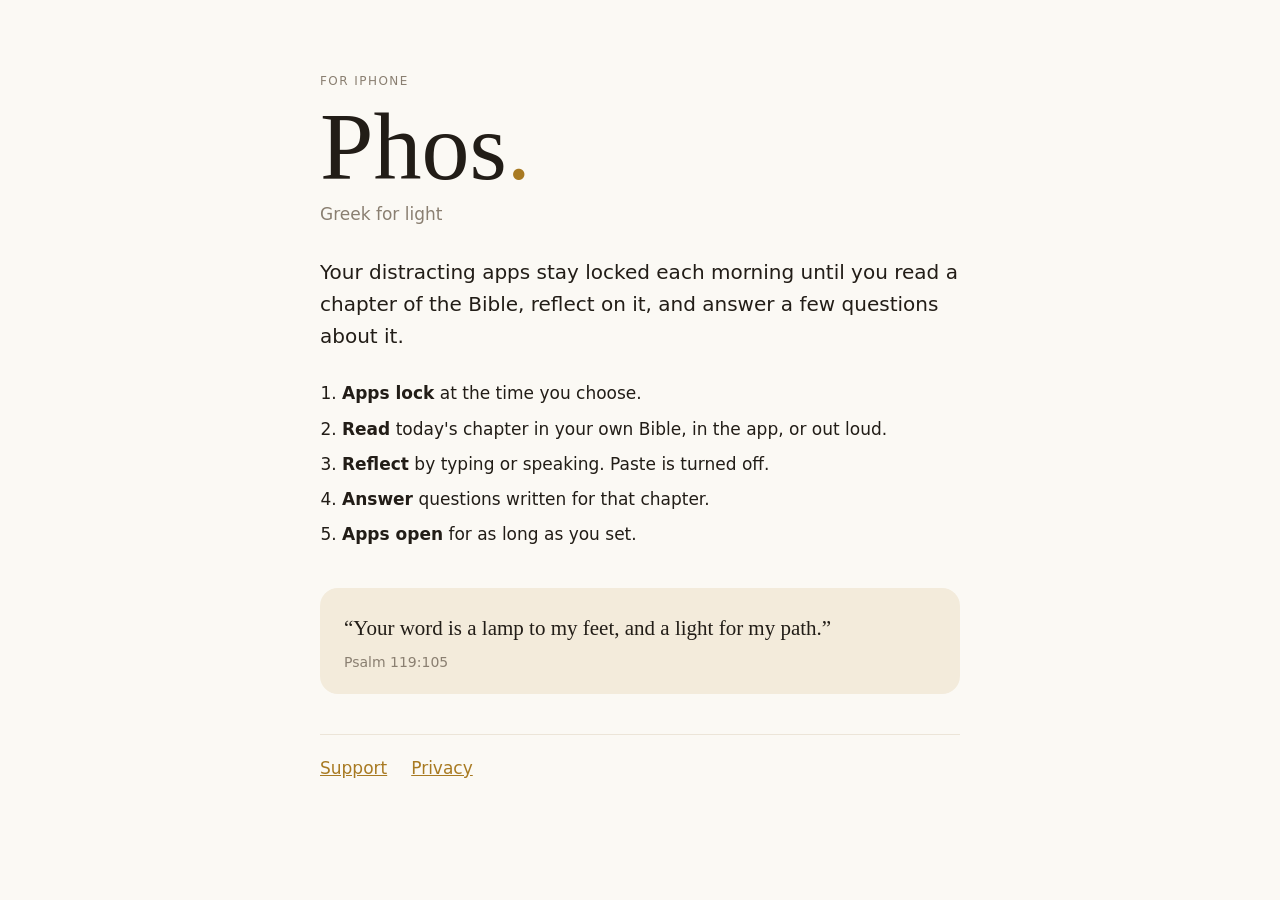
==== index.html @ b7cf106d "Phos support and privacy site Co-Authored-By: Claude Opus 5 (1M context) <noreply@anthropic.com> Cla" ====
<!doctype html>
<html lang="en">
<head>
<meta charset="utf-8">
<meta name="viewport" content="width=device-width, initial-scale=1">
<title>Phos</title>
<meta name="description" content="Phos keeps your distracting apps locked each morning until you read a chapter of the Bible, reflect on it, and answer a few questions.">
<link rel="stylesheet" href="/style.css">
</head>
<body>
<main class="wrap">
  <p class="eyebrow">For iPhone</p>
  <h1>Phos<span>.</span></h1>
  <p class="gloss">Greek for light</p>
  <p class="lede">Your distracting apps stay locked each morning until you read a chapter of the Bible, reflect on it, and answer a few questions about it.</p>
  <ol class="steps">
    <li><b>Apps lock</b> at the time you choose.</li>
    <li><b>Read</b> today's chapter in your own Bible, in the app, or out loud.</li>
    <li><b>Reflect</b> by typing or speaking. Paste is turned off.</li>
    <li><b>Answer</b> questions written for that chapter.</li>
    <li><b>Apps open</b> for as long as you set.</li>
  </ol>
  <blockquote>“Your word is a lamp to my feet, and a light for my path.”<cite>Psalm 119:105</cite></blockquote>
  <nav><a href="/support">Support</a><a href="/privacy">Privacy</a></nav>
</main>
</body>
</html>
---- style.css ----
:root { --paper: #FBF9F4; --ink: #221D17; --dim: #8A7F71; --line: #ECE5D8; --gold: #A87A22; }
* { box-sizing: border-box; }
body { margin: 0; background: var(--paper); color: var(--ink); font: 17px/1.6 -apple-system, BlinkMacSystemFont, "Segoe UI", system-ui, sans-serif; padding-inline: 20px; }
.wrap { max-width: 640px; margin: 0 auto; padding-block: 72px 96px; }
.eyebrow { font-size: 12px; letter-spacing: .12em; text-transform: uppercase; color: var(--dim); margin: 0; }
.eyebrow a { color: inherit; text-decoration: none; }
h1 { font-family: "New York", "Iowan Old Style", Georgia, serif; font-weight: 500; font-size: clamp(56px, 12vw, 96px); line-height: 1; margin: 8px 0 6px; }
h1 span { color: var(--gold); }
h2 { font-family: "New York", "Iowan Old Style", Georgia, serif; font-weight: 500; font-size: 24px; margin: 40px 0 8px; }
.gloss { color: var(--dim); margin: 0 0 28px; }
.lede { font-size: 20px; }
.meta { color: var(--dim); font-size: 14px; }
.steps { padding-left: 22px; margin: 28px 0; }
.steps li { margin: 8px 0; }
blockquote { margin: 40px 0; padding: 24px; background: #F3EBDB; border-radius: 18px; font-family: "New York", Georgia, serif; font-size: 21px; }
cite { display: block; font: 14px -apple-system, system-ui, sans-serif; color: var(--dim); margin-top: 8px; font-style: normal; }
a { color: var(--gold); }
nav { display: flex; gap: 24px; border-top: 1px solid var(--line); padding-top: 20px; }
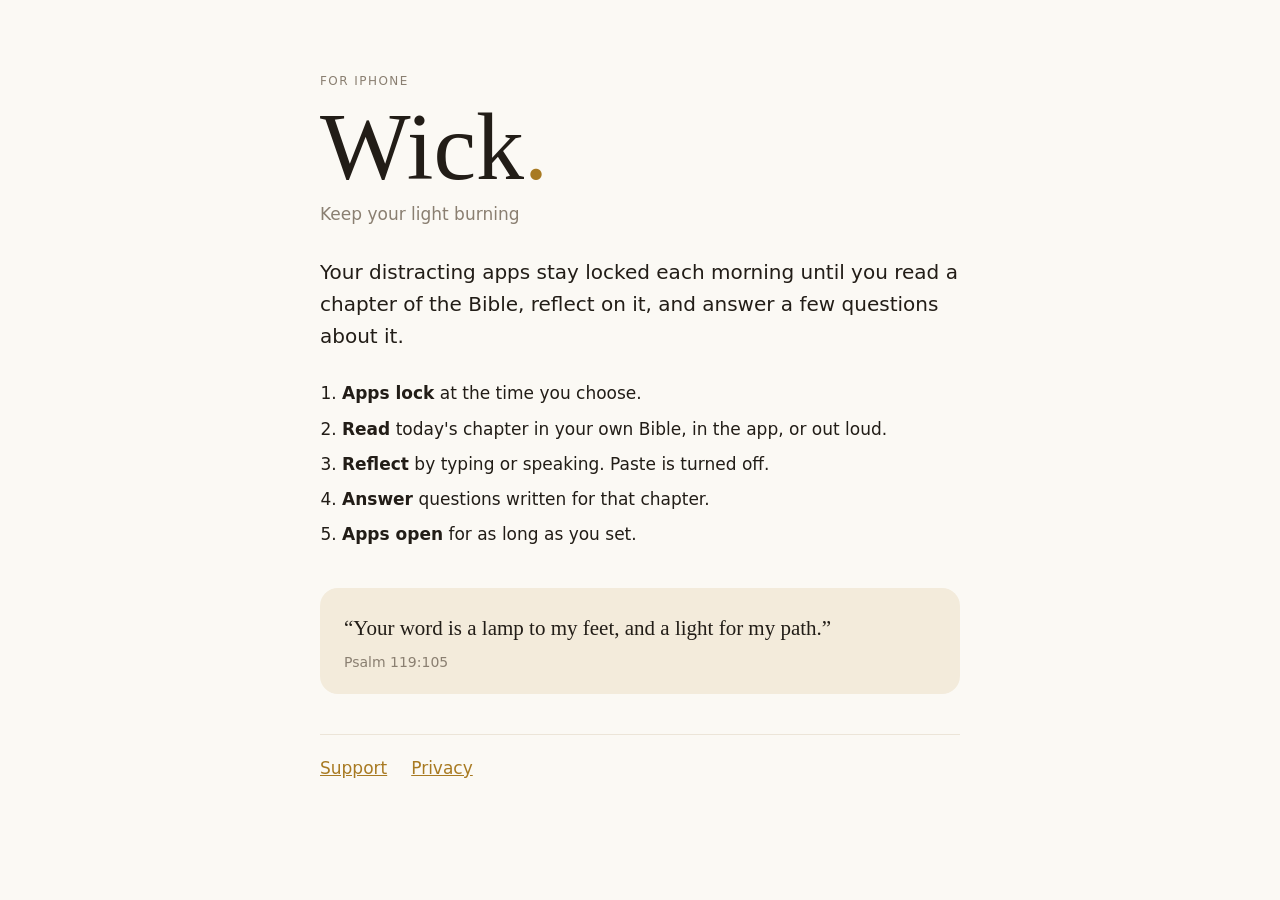
==== commit 75249fe7: "Rename to Wick, privacy covers iCloud backup, voices, reminders Co-Authored-By: Claude Opus 5 (1M co" ====
--- a/index.html
+++ b/index.html
@@ -3,15 +3,15 @@
 <head>
 <meta charset="utf-8">
 <meta name="viewport" content="width=device-width, initial-scale=1">
-<title>Phos</title>
-<meta name="description" content="Phos keeps your distracting apps locked each morning until you read a chapter of the Bible, reflect on it, and answer a few questions.">
+<title>Wick</title>
+<meta name="description" content="Wick keeps your distracting apps locked each morning until you read a chapter of the Bible, reflect on it, and answer a few questions.">
 <link rel="stylesheet" href="/style.css">
 </head>
 <body>
 <main class="wrap">
   <p class="eyebrow">For iPhone</p>
-  <h1>Phos<span>.</span></h1>
-  <p class="gloss">Greek for light</p>
+  <h1>Wick<span>.</span></h1>
+  <p class="gloss">Keep your light burning</p>
   <p class="lede">Your distracting apps stay locked each morning until you read a chapter of the Bible, reflect on it, and answer a few questions about it.</p>
   <ol class="steps">
     <li><b>Apps lock</b> at the time you choose.</li>
